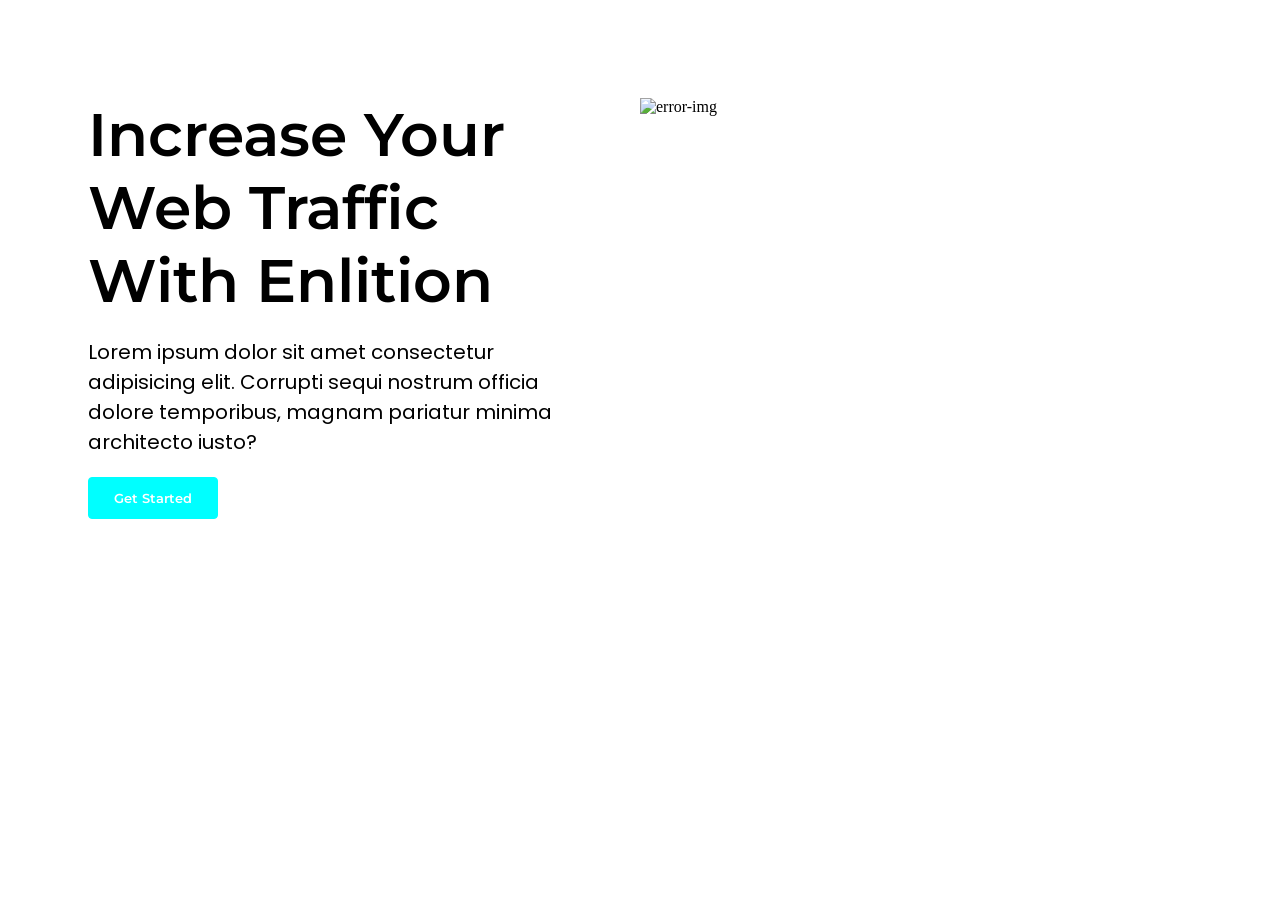
==== index.html @ e898612a "fix-file directory" ====
<!DOCTYPE html>
<html lang="en">
<head>
    <meta charset="UTF-8">
    <meta name="viewport" content="width=device-width, initial-scale=1.0">
    <title>Document</title>
    <link rel="stylesheet" href="style.css">
    <link rel="preconnect" href="https://fonts.googleapis.com">
<link rel="preconnect" href="https://fonts.gstatic.com" crossorigin>
<link href="https://fonts.googleapis.com/css2?family=Poppins:ital,wght@0,100;0,200;0,300;0,400;0,500;0,600;0,700;0,800;0,900;1,100;1,200;1,300;1,400;1,500;1,600;1,700;1,800;1,900&display=swap" rel="stylesheet">
<link href="https://fonts.googleapis.com/css2?family=Montserrat:ital,wght@0,100..900;1,100..900&display=swap" rel="stylesheet">
</head>
<body>
    <section>
        <div class="section-1">
        <div class="s-1-left">
            <h3>Increase Your Web Traffic With Enlition</h3>
            <p>Lorem ipsum dolor sit amet consectetur adipisicing elit. Corrupti sequi nostrum officia dolore temporibus, magnam pariatur minima architecto iusto?</p>
            <button>Get Started</button>
        </div>
        <div class="s-1-right">
            <div class="img-box">
                <img src="https://navicoads.com/wp-content/uploads/2024/12/how-to-choose-digital-marketing-agency.png" alt="error-img">
            </div>
        </div>
    </div>
    </section>
</body>
</html>
---- style.css ----
:root{
     
}

.section-1{
    display: grid;
    grid-template-columns: repeat(2,1fr);
    padding: 90px 80px;
}
.s-1-left h3{
font-family: "Montserrat", sans-serif;
font-size: 60px;
padding-right: 40px;
margin: 0px;
font-weight: 600;
}
.s-1-left p{
    font-family: "Poppins", sans-serif;
font-size: 20px;
padding-right: 40px;
font-weight: 400;
}
.s-1-right .img-box img{
    width: 100%;
}

.s-1-left button {
    font-family: "Montserrat", sans-serif;
    font-weight: 600;
    font-size: 18;
    background-color: aqua;
    color: white;
    border: 1px solid aqua;
    padding: 12px 25px;
    border-radius: 4px;
}
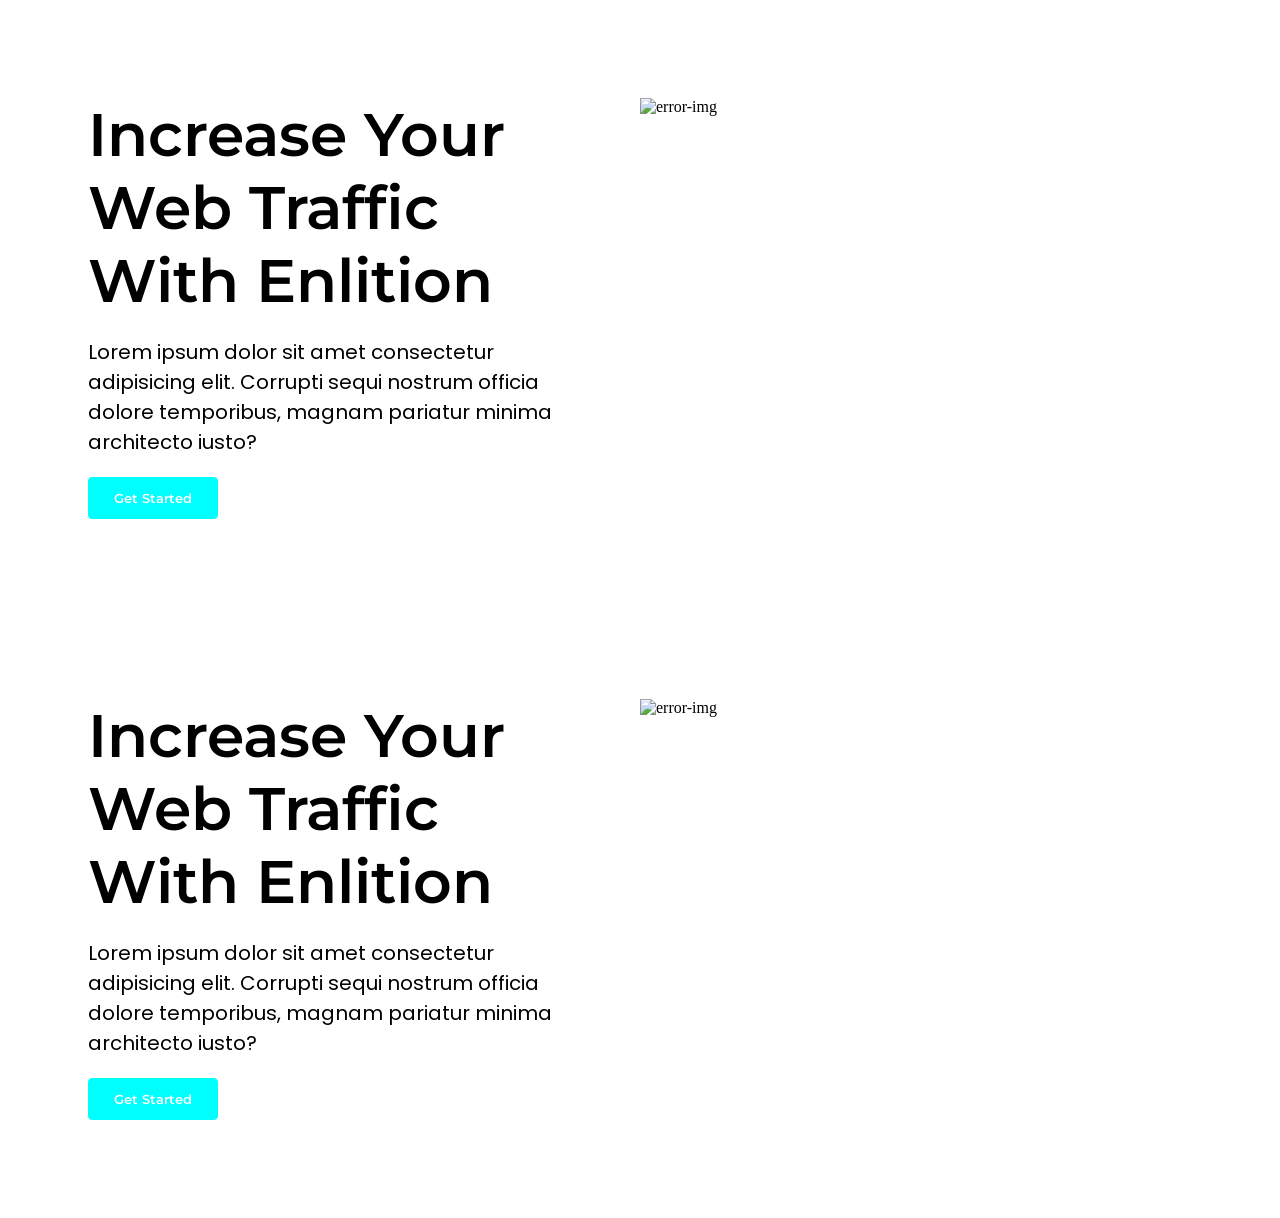
==== commit 1efdaa03: "add new section" ====
--- a/index.html
+++ b/index.html
@@ -25,5 +25,21 @@
         </div>
     </div>
     </section>
+
+
+      <section class="section-2 practise-code">
+        <div class="section-1">
+        <div class="s-1-left">
+            <h3>Increase Your Web Traffic With Enlition</h3>
+            <p>Lorem ipsum dolor sit amet consectetur adipisicing elit. Corrupti sequi nostrum officia dolore temporibus, magnam pariatur minima architecto iusto?</p>
+            <button>Get Started</button>
+        </div>
+        <div class="s-1-right">
+            <div class="img-box">
+                <img src="https://navicoads.com/wp-content/uploads/2024/12/how-to-choose-digital-marketing-agency.png" alt="error-img">
+            </div>
+        </div>
+    </div>
+    </section>
 </body>
 </html>
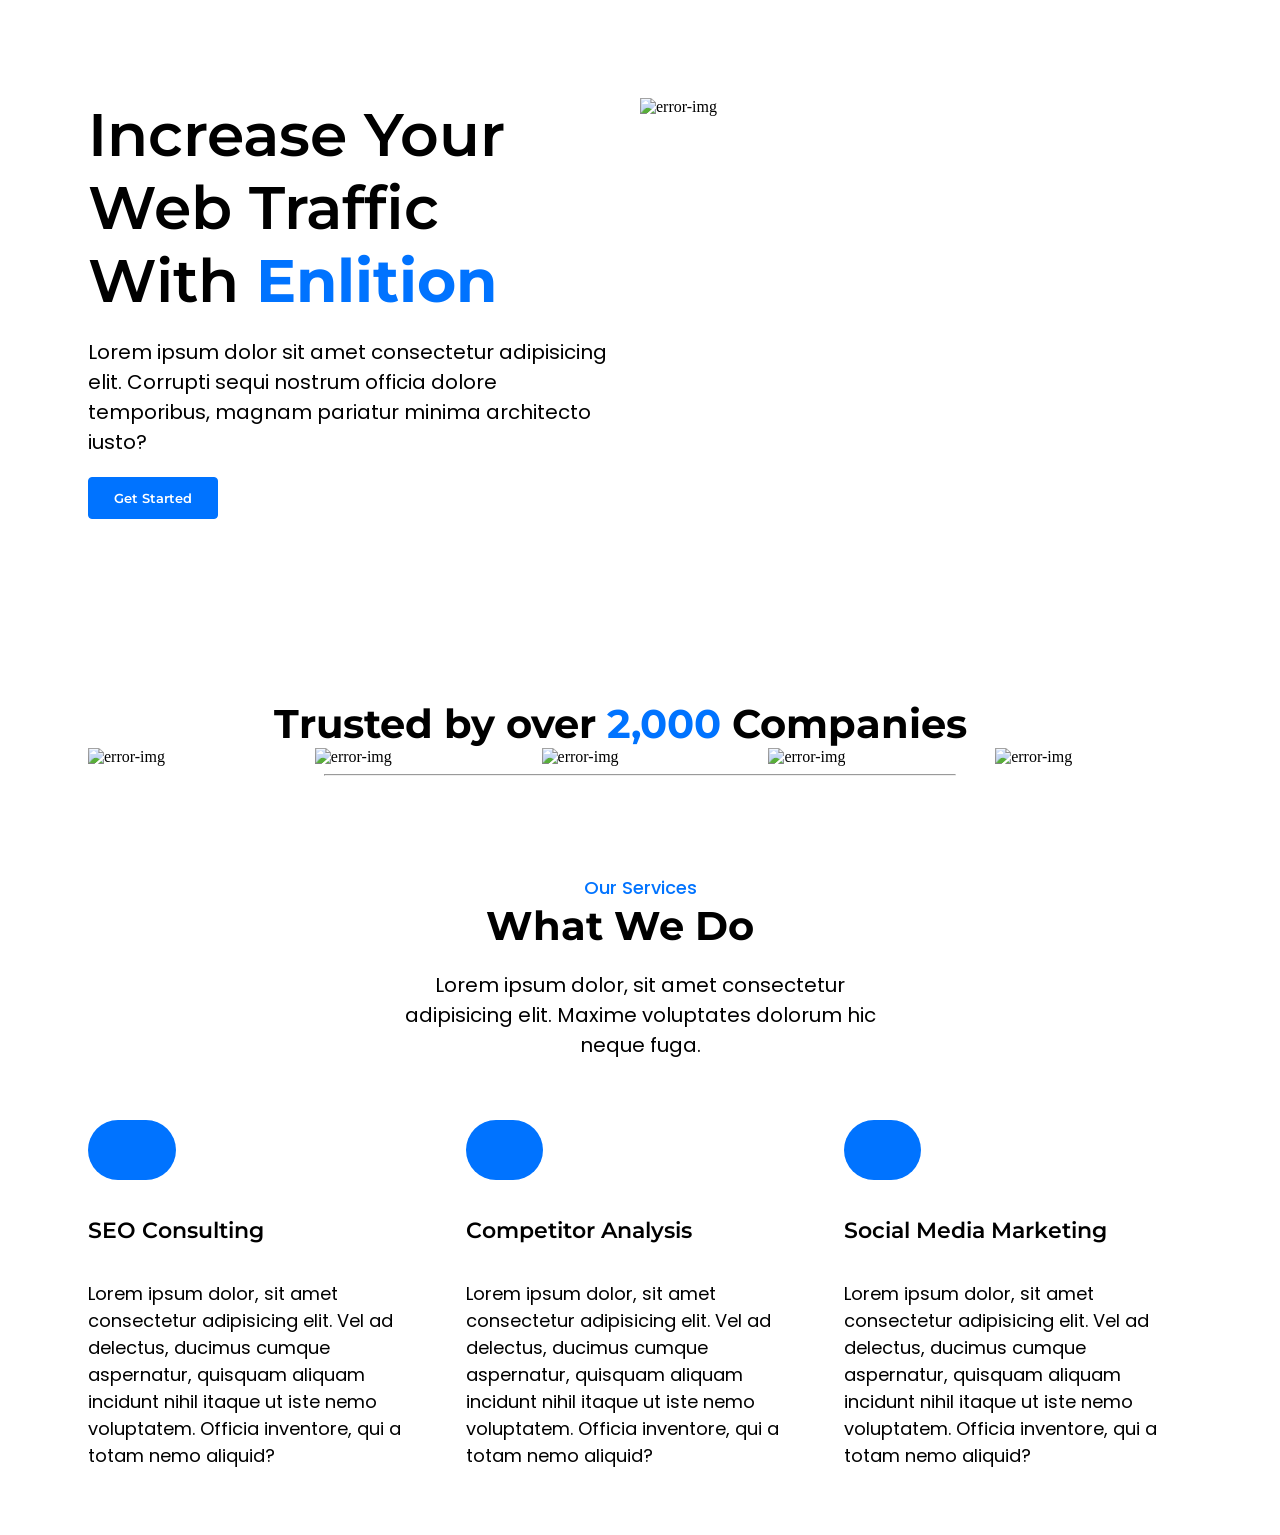
==== commit dc9d3cc5: "section 2 and 3 updated code" ====
--- a/index.html
+++ b/index.html
@@ -4,6 +4,7 @@
     <meta charset="UTF-8">
     <meta name="viewport" content="width=device-width, initial-scale=1.0">
     <title>Document</title>
+    <link rel="stylesheet" href="https://cdnjs.cloudflare.com/ajax/libs/font-awesome/7.0.1/css/all.min.css" integrity="sha512-2SwdPD6INVrV/lHTZbO2nodKhrnDdJK9/kg2XD1r9uGqPo1cUbujc+IYdlYdEErWNu69gVcYgdxlmVmzTWnetw==" crossorigin="anonymous" referrerpolicy="no-referrer" />
     <link rel="stylesheet" href="style.css">
     <link rel="preconnect" href="https://fonts.googleapis.com">
 <link rel="preconnect" href="https://fonts.gstatic.com" crossorigin>
@@ -14,7 +15,7 @@
     <section>
         <div class="section-1">
         <div class="s-1-left">
-            <h3>Increase Your Web Traffic With Enlition</h3>
+            <h3>Increase Your Web Traffic With <span>Enlition</span></h3>
             <p>Lorem ipsum dolor sit amet consectetur adipisicing elit. Corrupti sequi nostrum officia dolore temporibus, magnam pariatur minima architecto iusto?</p>
             <button>Get Started</button>
         </div>
@@ -26,20 +27,75 @@
     </div>
     </section>
 
-
-      <section class="section-2 practise-code">
-        <div class="section-1">
-        <div class="s-1-left">
-            <h3>Increase Your Web Traffic With Enlition</h3>
-            <p>Lorem ipsum dolor sit amet consectetur adipisicing elit. Corrupti sequi nostrum officia dolore temporibus, magnam pariatur minima architecto iusto?</p>
-            <button>Get Started</button>
-        </div>
-        <div class="s-1-right">
-            <div class="img-box">
-                <img src="https://navicoads.com/wp-content/uploads/2024/12/how-to-choose-digital-marketing-agency.png" alt="error-img">
+    <section>
+        <div class="section-2">
+            <div class="row-1">
+                <h3>Trusted by over <span>2,000</span> Companies</h3>
+            </div>
+            <div class="row-2">
+                <div class="col-1">
+                    <img src="https://cdn-icons-png.flaticon.com/512/5977/5977590.png" alt="error-img">
+                </div>
+                <div class="col-2">
+                    <img src="https://mariaesteban.com/wp-content/uploads/2025/02/home-logo_amazon.png" alt="error-img">
+                </div>
+                <div class="col-3">
+                    <img src="https://logospng.org/download/microsoft/logo-microsoft-512.png" alt="error-img">
+                </div>
+                <div class="col-4">
+                    <img src="https://xionodromika.gr/wp-content/uploads/2019/01/facebook-512.png" alt="error-img">
+                </div>
+                <div class="col-5">
+                    <img src="https://i.pinimg.com/originals/81/ab/f1/81abf16e157cafed670eff501cb97033.png" alt="error-img">
+                </div>
+            </div>
+            <div class="row-3">
+                <div class="hr">
+                    <hr>
+                </div>
             </div>
         </div>
-    </div>
+    </section>
+
+
+    <section>
+        <div class="section-3">
+            <div class="row-1">
+                <h5>Our Services</h5>
+                <h3>What We Do</h3>
+                <p>Lorem ipsum dolor, sit amet consectetur adipisicing elit. Maxime voluptates dolorum hic neque fuga.</p>
+            </div>
+            <div class="row-2">
+                <div class="card">
+                    <div class="card-header-1">
+                         <i class="fa-solid fa-rocket"></i>
+                    </div>
+                    <div class="card-body">
+                        <h5 class="card-title">SEO Consulting</h5>
+                        <p class="card-text">Lorem ipsum dolor, sit amet consectetur adipisicing elit. Vel ad delectus, ducimus cumque aspernatur, quisquam aliquam incidunt nihil itaque ut iste nemo voluptatem. Officia inventore, qui a totam nemo aliquid?</p>
+                    </div>
+                </div>
+                <div class="card">
+                    <div class="card-header-2">
+                         <i class="fa-solid fa-magnifying-glass-chart"></i>
+                    </div>
+                    <div class="card-body">
+                        <h5 class="card-title">Competitor Analysis</h5>
+                        <p class="card-text">Lorem ipsum dolor, sit amet consectetur adipisicing elit. Vel ad delectus, ducimus cumque aspernatur, quisquam aliquam incidunt nihil itaque ut iste nemo voluptatem. Officia inventore, qui a totam nemo aliquid?</p>
+                    </div>
+                </div>
+                <div class="card">
+                    <div class="card-header-3">
+                         <i class="fa-solid fa-bullhorn"></i>
+                    </div>
+                    <div class="card-body">
+                        <h5 class="card-title">Social Media Marketing</h5>
+                        <p class="card-text">Lorem ipsum dolor, sit amet consectetur adipisicing elit. Vel ad delectus, ducimus cumque aspernatur, quisquam aliquam incidunt nihil itaque ut iste nemo voluptatem. Officia inventore, qui a totam nemo aliquid?</p>
+                    </div>
+                </div>
+            </div>
+
+        </div>
     </section>
 </body>
 </html>
--- a/style.css
+++ b/style.css
@@ -14,10 +14,16 @@
 margin: 0px;
 font-weight: 600;
 }
+.s-1-left span{
+    color: rgb(0, 115, 255);
+font-family: "Montserrat", sans-serif;
+margin: 0px;
+font-weight: 700;
+}
 .s-1-left p{
     font-family: "Poppins", sans-serif;
 font-size: 20px;
-padding-right: 40px;
+padding-right: 20px;
 font-weight: 400;
 }
 .s-1-right .img-box img{
@@ -28,9 +34,117 @@
     font-family: "Montserrat", sans-serif;
     font-weight: 600;
     font-size: 18;
-    background-color: aqua;
+    background-color: rgb(0, 115, 255);
     color: white;
-    border: 1px solid aqua;
+    border: 1px solid rgb(0, 115, 255);
     padding: 12px 25px;
     border-radius: 4px;
-}+}
+
+/* section-2 */
+
+.section-2{
+    padding: 90px 0px;
+} 
+
+.section-2 .row-1 h3{
+    font-family: "Montserrat", sans-serif;
+    font-size: 40px;
+    padding-right: 40px;
+    margin: 0px;
+    font-weight: 700;
+    text-align: center;
+}
+.section-2 .row-1 span{
+    color: rgb(0, 115, 255);
+    
+}
+.section-2 .row-2 {
+    display: grid;
+    grid-template-columns: repeat(5,1fr);
+    gap: 30px;
+    padding: 0px 80px;
+}
+
+.section-2 .row-2 img{
+    width: 100%;
+    height: 250px;
+    object-fit: contain;
+}
+
+.section-2 .row-3 .hr{
+    width: 50%;
+    padding: 0px 80px;
+    color: #9b9898;
+      margin: 0 auto;
+}
+
+
+/* section-3  */
+.section-3 .row-1 h5{
+    font-family: "Poppins", sans-serif;
+    color: rgb(0, 115, 255);
+    font-size: 18px;
+    /* padding-right: 40px; */
+    margin: 0px;
+    font-weight: 500;
+    text-align: center;
+}
+.section-3 .row-1 h3{
+    font-family: "Montserrat", sans-serif;
+    font-size: 40px;
+    padding-right: 40px;
+    margin: 0px;
+    font-weight: 700;
+    text-align: center;
+}
+.section-3 .row-1 p{
+    font-family: "Poppins", sans-serif;
+    font-size: 20px;
+    padding: 0px 390px;
+    font-weight: 400;
+    text-align: center;
+}
+.section-3 .row-2{
+    display: grid;
+    grid-template-columns: repeat(3,1fr);
+    gap: 30px;
+    padding: 40px 80px;
+}
+.section-3 .row-2 .card-header-1{
+    background-color: rgb(0, 115, 255);
+    border-radius: 100px;
+    width:8%;
+    padding:30px;
+    color: white;
+    font-size: 24px;
+}
+.section-3 .row-2 .card-body h5{
+    font-family: "Montserrat", sans-serif;
+    font-size: 22px;
+    font-weight: 600;
+    padding: 0;
+}
+.section-3 .row-2 .card-body p{
+    font-family: "Poppins", sans-serif;
+    font-size: 18px;
+    padding: 0;
+    font-weight: 400;
+}
+
+.section-3 .row-2 .card-header-2{
+    background-color: rgb(0, 115, 255);
+    border-radius: 100px;
+    width:5%;
+    padding:30px;
+    color: white;
+    font-size: 24px;
+}
+.section-3 .row-2 .card-header-3{
+    background-color: rgb(0, 115, 255);
+    border-radius: 100px;
+    width:5%;
+    padding:30px;
+    color: white;
+    font-size: 24px;
+}
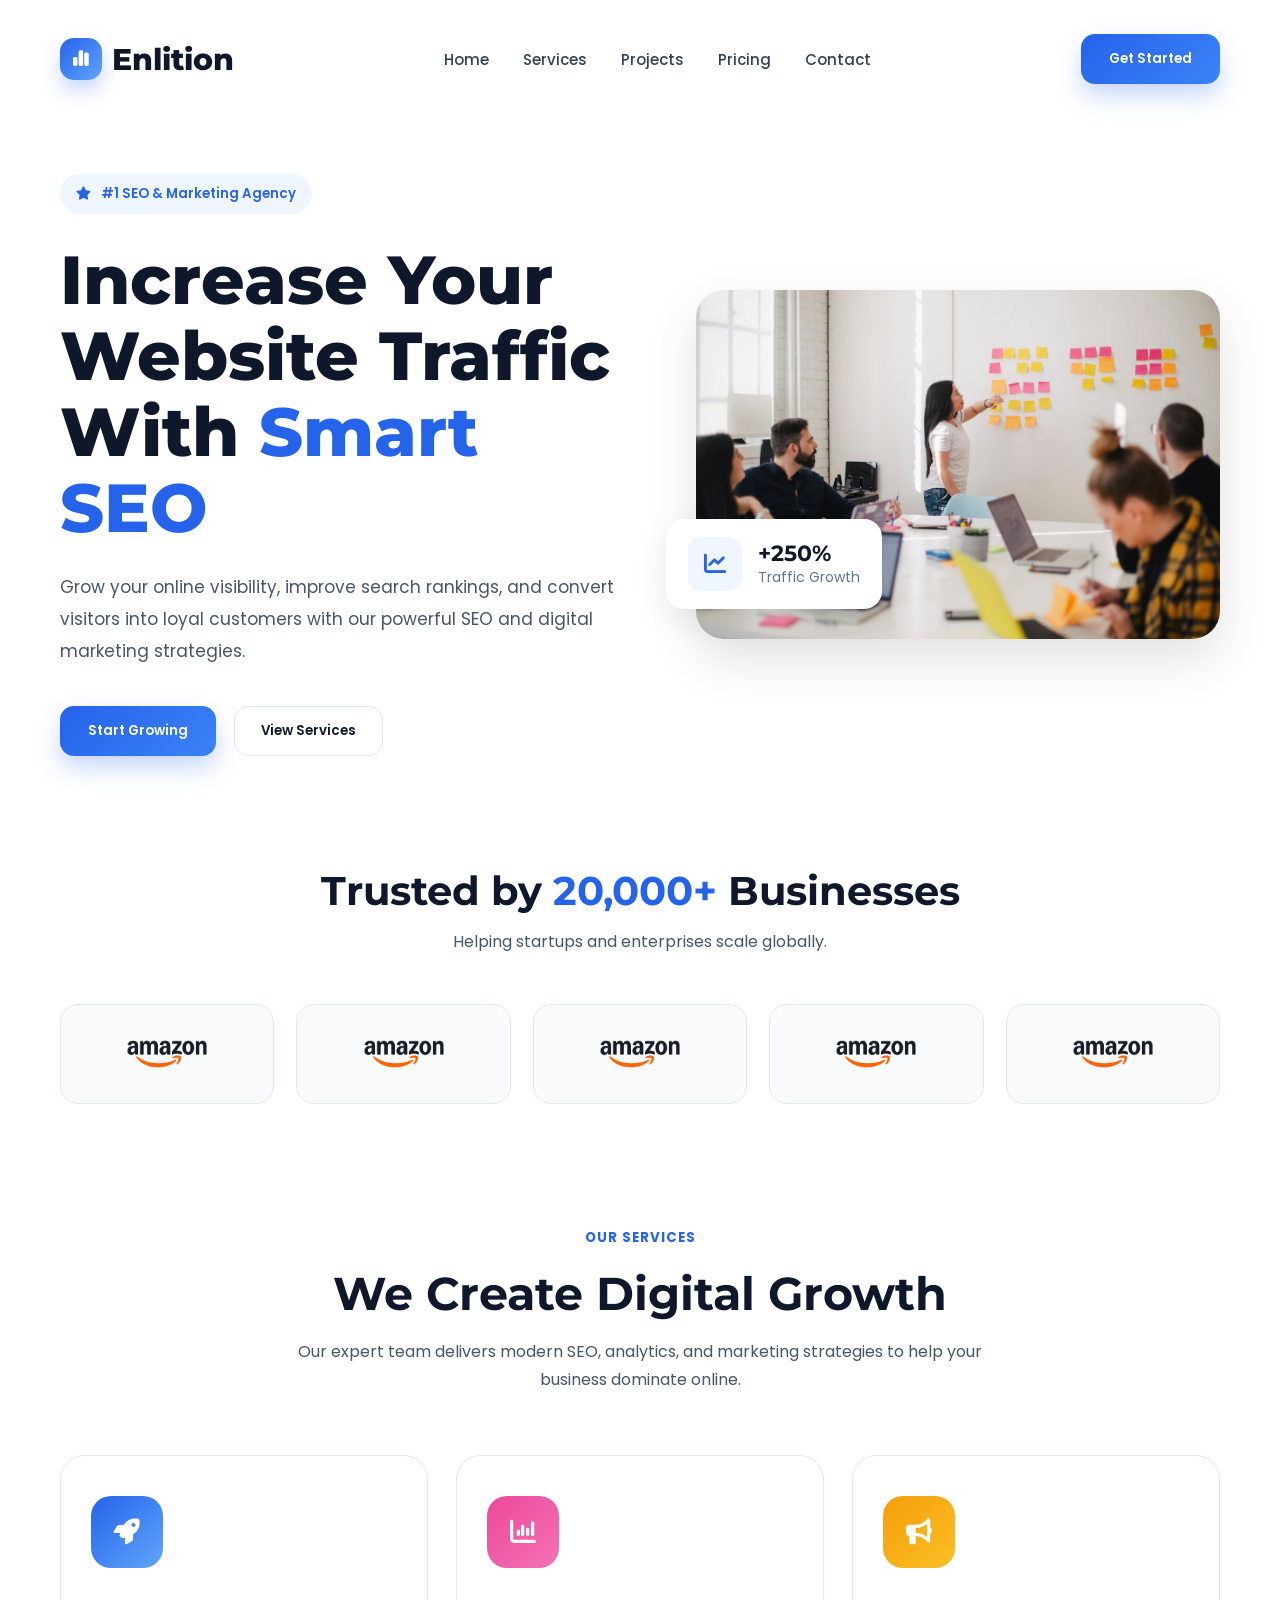
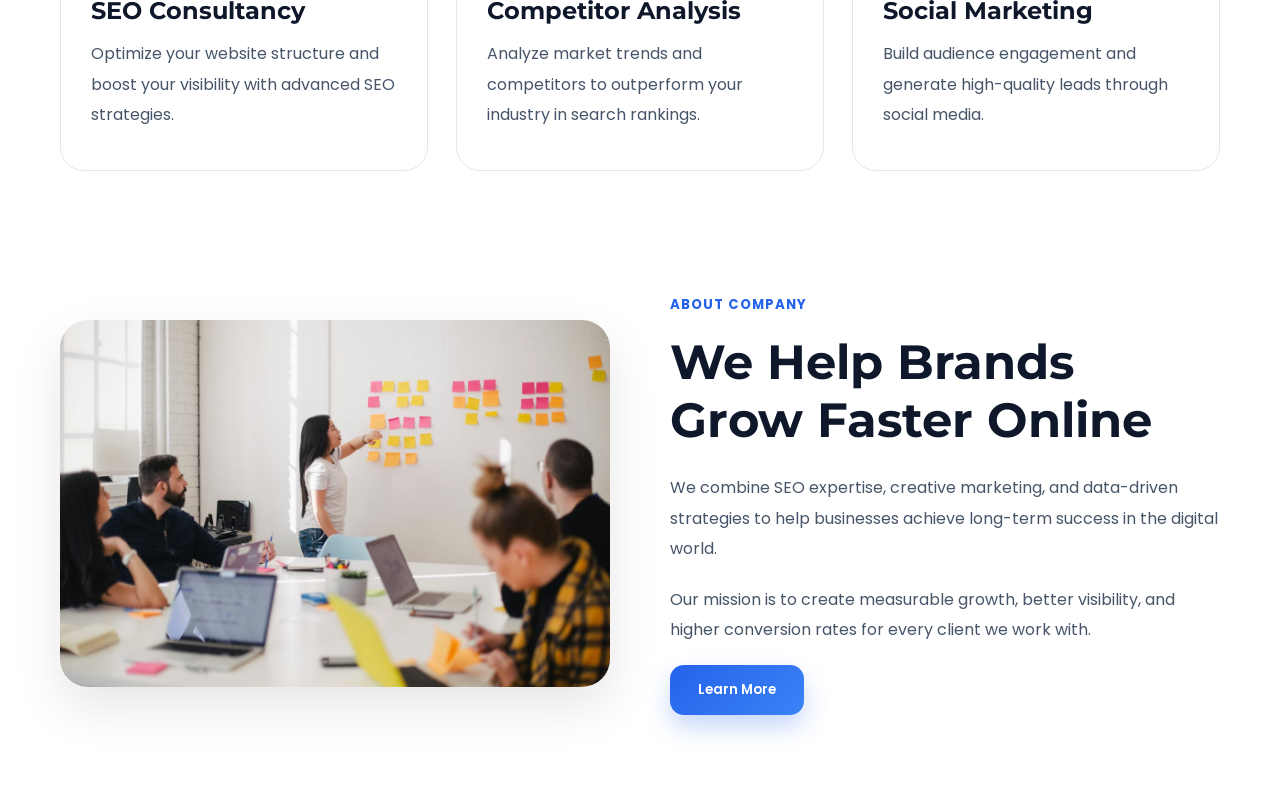
==== commit 88dd9851: "final responsive landing page design" ====
--- a/index.html
+++ b/index.html
@@ -1,101 +1,268 @@
 <!DOCTYPE html>
 <html lang="en">
 <head>
-    <meta charset="UTF-8">
-    <meta name="viewport" content="width=device-width, initial-scale=1.0">
-    <title>Document</title>
-    <link rel="stylesheet" href="https://cdnjs.cloudflare.com/ajax/libs/font-awesome/7.0.1/css/all.min.css" integrity="sha512-2SwdPD6INVrV/lHTZbO2nodKhrnDdJK9/kg2XD1r9uGqPo1cUbujc+IYdlYdEErWNu69gVcYgdxlmVmzTWnetw==" crossorigin="anonymous" referrerpolicy="no-referrer" />
-    <link rel="stylesheet" href="style.css">
-    <link rel="preconnect" href="https://fonts.googleapis.com">
+<meta charset="UTF-8" />
+<meta name="viewport" content="width=device-width, initial-scale=1.0" />
+
+<title>Modern SEO Agency Landing Page</title>
+
+<!-- Google Fonts -->
+ <link rel="stylesheet" href="style.css">
+<link rel="preconnect" href="https://fonts.googleapis.com">
 <link rel="preconnect" href="https://fonts.gstatic.com" crossorigin>
-<link href="https://fonts.googleapis.com/css2?family=Poppins:ital,wght@0,100;0,200;0,300;0,400;0,500;0,600;0,700;0,800;0,900;1,100;1,200;1,300;1,400;1,500;1,600;1,700;1,800;1,900&display=swap" rel="stylesheet">
-<link href="https://fonts.googleapis.com/css2?family=Montserrat:ital,wght@0,100..900;1,100..900&display=swap" rel="stylesheet">
+
+<link href="https://fonts.googleapis.com/css2?family=Montserrat:wght@600;700;800&family=Poppins:wght@300;400;500;600;700&display=swap" rel="stylesheet">
+
+<!-- Font Awesome -->
+<link rel="stylesheet" href="https://cdnjs.cloudflare.com/ajax/libs/font-awesome/6.5.0/css/all.min.css"/>
+
+
 </head>
+
 <body>
-    <section>
-        <div class="section-1">
-        <div class="s-1-left">
-            <h3>Increase Your Web Traffic With <span>Enlition</span></h3>
-            <p>Lorem ipsum dolor sit amet consectetur adipisicing elit. Corrupti sequi nostrum officia dolore temporibus, magnam pariatur minima architecto iusto?</p>
-            <button>Get Started</button>
-        </div>
-        <div class="s-1-right">
-            <div class="img-box">
-                <img src="https://navicoads.com/wp-content/uploads/2024/12/how-to-choose-digital-marketing-agency.png" alt="error-img">
-            </div>
-        </div>
+
+<div class="wrapper">
+
+    <div class="container">
+
+        <!-- NAVBAR -->
+
+        <header class="navbar">
+
+            <div class="logo">
+                <div class="logo-icon">
+                    <i class="fa-solid fa-chart-simple"></i>
+                </div>
+                Enlition
+            </div>
+
+            <nav class="nav-links">
+                <a href="#">Home</a>
+                <a href="#">Services</a>
+                <a href="#">Projects</a>
+                <a href="#">Pricing</a>
+                <a href="#">Contact</a>
+            </nav>
+
+            <button class="btn btn-primary">
+                Get Started
+            </button>
+
+        </header>
+
+        <!-- HERO -->
+
+        <section class="hero">
+
+            <div class="hero-content">
+
+                <small>
+                    <i class="fa-solid fa-star"></i>
+                    #1 SEO & Marketing Agency
+                </small>
+
+                <h1>
+                    Increase Your Website
+                    Traffic With
+                    <span>Smart SEO</span>
+                </h1>
+
+                <p>
+                    Grow your online visibility, improve search rankings,
+                    and convert visitors into loyal customers with our
+                    powerful SEO and digital marketing strategies.
+                </p>
+
+                <div class="hero-btns">
+
+                    <button class="btn btn-primary">
+                        Start Growing
+                    </button>
+
+                    <button class="btn btn-outline">
+                        View Services
+                    </button>
+
+                </div>
+
+            </div>
+
+            <div class="hero-image">
+
+                <img src="./assests/bg-1.avif" alt="">
+
+                <div class="floating-card">
+
+                    <i class="fa-solid fa-chart-line"></i>
+
+                    <div>
+                        <h4>+250%</h4>
+                        <p>Traffic Growth</p>
+                    </div>
+
+                </div>
+
+            </div>
+
+        </section>
+
+        <!-- BRANDS -->
+
+        <section class="brands">
+
+            <div class="brands-top">
+
+                <h2>
+                    Trusted by
+                    <span>20,000+</span>
+                    Businesses
+                </h2>
+
+                <p>
+                    Helping startups and enterprises scale globally.
+                </p>
+
+            </div>
+
+            <div class="brand-list">
+
+                <div class="brand-item">
+                    <img src="./assests/Amazon-Logo-2024.png" alt="">
+                </div>
+
+                <div class="brand-item">
+                    <img src="./assests/Amazon-Logo-2024.png" alt="">
+                </div>
+
+                <div class="brand-item">
+                    <img src="./assests/Amazon-Logo-2024.png" alt="">
+                </div>
+
+                <div class="brand-item">
+                    <img src="./assests/Amazon-Logo-2024.png" alt="">
+                </div>
+
+                <div class="brand-item">
+                    <img src="./assests/Amazon-Logo-2024.png" alt="">
+                </div>
+
+            </div>
+
+        </section>
+
+        <!-- SERVICES -->
+
+        <section class="services">
+
+            <div class="section-title">
+
+                <small>OUR SERVICES</small>
+
+                <h2>
+                    We Create Digital Growth
+                </h2>
+
+                <p>
+                    Our expert team delivers modern SEO, analytics,
+                    and marketing strategies to help your business
+                    dominate online.
+                </p>
+
+            </div>
+
+            <div class="service-grid">
+
+                <div class="service-card">
+
+                    <div class="service-icon blue">
+                        <i class="fa-solid fa-rocket"></i>
+                    </div>
+
+                    <h3>SEO Consultancy</h3>
+
+                    <p>
+                        Optimize your website structure and boost
+                        your visibility with advanced SEO strategies.
+                    </p>
+
+                </div>
+
+                <div class="service-card">
+
+                    <div class="service-icon pink">
+                        <i class="fa-solid fa-chart-column"></i>
+                    </div>
+
+                    <h3>Competitor Analysis</h3>
+
+                    <p>
+                        Analyze market trends and competitors to
+                        outperform your industry in search rankings.
+                    </p>
+
+                </div>
+
+                <div class="service-card">
+
+                    <div class="service-icon orange">
+                        <i class="fa-solid fa-bullhorn"></i>
+                    </div>
+
+                    <h3>Social Marketing</h3>
+
+                    <p>
+                        Build audience engagement and generate
+                        high-quality leads through social media.
+                    </p>
+
+                </div>
+
+            </div>
+
+        </section>
+
+        <!-- ABOUT -->
+
+        <section class="about">
+
+            <div class="about-image">
+
+                <img src="./assests/bg-1.avif" alt="">
+
+            </div>
+
+            <div class="about-content">
+
+                <small>ABOUT COMPANY</small>
+
+                <h2>
+                    We Help Brands
+                    Grow Faster Online
+                </h2>
+
+                <p>
+                    We combine SEO expertise, creative marketing,
+                    and data-driven strategies to help businesses
+                    achieve long-term success in the digital world.
+                </p>
+
+                <p>
+                    Our mission is to create measurable growth,
+                    better visibility, and higher conversion rates
+                    for every client we work with.
+                </p>
+
+                <button class="btn btn-primary">
+                    Learn More
+                </button>
+
+            </div>
+
+        </section>
+
     </div>
-    </section>
-
-    <section>
-        <div class="section-2">
-            <div class="row-1">
-                <h3>Trusted by over <span>2,000</span> Companies</h3>
-            </div>
-            <div class="row-2">
-                <div class="col-1">
-                    <img src="https://cdn-icons-png.flaticon.com/512/5977/5977590.png" alt="error-img">
-                </div>
-                <div class="col-2">
-                    <img src="https://mariaesteban.com/wp-content/uploads/2025/02/home-logo_amazon.png" alt="error-img">
-                </div>
-                <div class="col-3">
-                    <img src="https://logospng.org/download/microsoft/logo-microsoft-512.png" alt="error-img">
-                </div>
-                <div class="col-4">
-                    <img src="https://xionodromika.gr/wp-content/uploads/2019/01/facebook-512.png" alt="error-img">
-                </div>
-                <div class="col-5">
-                    <img src="https://i.pinimg.com/originals/81/ab/f1/81abf16e157cafed670eff501cb97033.png" alt="error-img">
-                </div>
-            </div>
-            <div class="row-3">
-                <div class="hr">
-                    <hr>
-                </div>
-            </div>
-        </div>
-    </section>
-
-
-    <section>
-        <div class="section-3">
-            <div class="row-1">
-                <h5>Our Services</h5>
-                <h3>What We Do</h3>
-                <p>Lorem ipsum dolor, sit amet consectetur adipisicing elit. Maxime voluptates dolorum hic neque fuga.</p>
-            </div>
-            <div class="row-2">
-                <div class="card">
-                    <div class="card-header-1">
-                         <i class="fa-solid fa-rocket"></i>
-                    </div>
-                    <div class="card-body">
-                        <h5 class="card-title">SEO Consulting</h5>
-                        <p class="card-text">Lorem ipsum dolor, sit amet consectetur adipisicing elit. Vel ad delectus, ducimus cumque aspernatur, quisquam aliquam incidunt nihil itaque ut iste nemo voluptatem. Officia inventore, qui a totam nemo aliquid?</p>
-                    </div>
-                </div>
-                <div class="card">
-                    <div class="card-header-2">
-                         <i class="fa-solid fa-magnifying-glass-chart"></i>
-                    </div>
-                    <div class="card-body">
-                        <h5 class="card-title">Competitor Analysis</h5>
-                        <p class="card-text">Lorem ipsum dolor, sit amet consectetur adipisicing elit. Vel ad delectus, ducimus cumque aspernatur, quisquam aliquam incidunt nihil itaque ut iste nemo voluptatem. Officia inventore, qui a totam nemo aliquid?</p>
-                    </div>
-                </div>
-                <div class="card">
-                    <div class="card-header-3">
-                         <i class="fa-solid fa-bullhorn"></i>
-                    </div>
-                    <div class="card-body">
-                        <h5 class="card-title">Social Media Marketing</h5>
-                        <p class="card-text">Lorem ipsum dolor, sit amet consectetur adipisicing elit. Vel ad delectus, ducimus cumque aspernatur, quisquam aliquam incidunt nihil itaque ut iste nemo voluptatem. Officia inventore, qui a totam nemo aliquid?</p>
-                    </div>
-                </div>
-            </div>
-
-        </div>
-    </section>
+
+</div>
+
 </body>
 </html>
--- a/style.css
+++ b/style.css
@@ -1,150 +1,539 @@
+
 :root{
-     
-}
-
-.section-1{
-    display: grid;
-    grid-template-columns: repeat(2,1fr);
-    padding: 90px 80px;
-}
-.s-1-left h3{
-font-family: "Montserrat", sans-serif;
-font-size: 60px;
-padding-right: 40px;
-margin: 0px;
-font-weight: 600;
-}
-.s-1-left span{
-    color: rgb(0, 115, 255);
-font-family: "Montserrat", sans-serif;
-margin: 0px;
-font-weight: 700;
-}
-.s-1-left p{
-    font-family: "Poppins", sans-serif;
-font-size: 20px;
-padding-right: 20px;
-font-weight: 400;
-}
-.s-1-right .img-box img{
-    width: 100%;
-}
-
-.s-1-left button {
-    font-family: "Montserrat", sans-serif;
-    font-weight: 600;
-    font-size: 18;
-    background-color: rgb(0, 115, 255);
-    color: white;
-    border: 1px solid rgb(0, 115, 255);
-    padding: 12px 25px;
-    border-radius: 4px;
-}
-
-/* section-2 */
-
-.section-2{
-    padding: 90px 0px;
-} 
-
-.section-2 .row-1 h3{
-    font-family: "Montserrat", sans-serif;
-    font-size: 40px;
-    padding-right: 40px;
-    margin: 0px;
-    font-weight: 700;
-    text-align: center;
-}
-.section-2 .row-1 span{
-    color: rgb(0, 115, 255);
-    
-}
-.section-2 .row-2 {
-    display: grid;
-    grid-template-columns: repeat(5,1fr);
-    gap: 30px;
-    padding: 0px 80px;
-}
-
-.section-2 .row-2 img{
-    width: 100%;
-    height: 250px;
-    object-fit: contain;
-}
-
-.section-2 .row-3 .hr{
-    width: 50%;
-    padding: 0px 80px;
-    color: #9b9898;
-      margin: 0 auto;
-}
-
-
-/* section-3  */
-.section-3 .row-1 h5{
-    font-family: "Poppins", sans-serif;
-    color: rgb(0, 115, 255);
-    font-size: 18px;
-    /* padding-right: 40px; */
-    margin: 0px;
-    font-weight: 500;
-    text-align: center;
-}
-.section-3 .row-1 h3{
-    font-family: "Montserrat", sans-serif;
-    font-size: 40px;
-    padding-right: 40px;
-    margin: 0px;
-    font-weight: 700;
-    text-align: center;
-}
-.section-3 .row-1 p{
-    font-family: "Poppins", sans-serif;
-    font-size: 20px;
-    padding: 0px 390px;
-    font-weight: 400;
-    text-align: center;
-}
-.section-3 .row-2{
-    display: grid;
-    grid-template-columns: repeat(3,1fr);
-    gap: 30px;
-    padding: 40px 80px;
-}
-.section-3 .row-2 .card-header-1{
-    background-color: rgb(0, 115, 255);
-    border-radius: 100px;
-    width:8%;
-    padding:30px;
-    color: white;
-    font-size: 24px;
-}
-.section-3 .row-2 .card-body h5{
-    font-family: "Montserrat", sans-serif;
-    font-size: 22px;
-    font-weight: 600;
-    padding: 0;
-}
-.section-3 .row-2 .card-body p{
-    font-family: "Poppins", sans-serif;
-    font-size: 18px;
-    padding: 0;
-    font-weight: 400;
-}
-
-.section-3 .row-2 .card-header-2{
-    background-color: rgb(0, 115, 255);
-    border-radius: 100px;
-    width:5%;
-    padding:30px;
-    color: white;
-    font-size: 24px;
-}
-.section-3 .row-2 .card-header-3{
-    background-color: rgb(0, 115, 255);
-    border-radius: 100px;
-    width:5%;
-    padding:30px;
-    color: white;
-    font-size: 24px;
-}
+    --primary:#2563eb;
+    --primary-dark:#1749b9;
+    --secondary:#0f172a;
+    --text:#475569;
+    --light:#f8fafc;
+    --border:#e2e8f0;
+    --shadow:0 12px 35px rgba(15,23,42,.08);
+    --radius:22px;
+}
+
+*{
+    margin:0;
+    padding:0;
+    box-sizing:border-box;
+}
+
+html{
+    scroll-behavior:smooth;
+}
+
+body{
+    font-family:'Poppins',sans-serif;
+    background:#eef4fb;
+    color:#111827;
+}
+
+img{
+    max-width:100%;
+    display:block;
+}
+
+a{
+    text-decoration:none;
+}
+
+.wrapper{
+    width:100%;
+    min-height:100vh;
+}
+
+.container{
+    margin:auto;
+    background:#fff;
+    padding:34px 60px;
+    box-shadow:0 15px 60px rgba(15,23,42,.08);
+    overflow:hidden;
+}
+
+.navbar{
+    display:flex;
+    justify-content:space-between;
+    align-items:center;
+    gap:20px;
+    flex-wrap:wrap;
+}
+
+.logo{
+    display:flex;
+    align-items:center;
+    gap:10px;
+    font-family:'Montserrat',sans-serif;
+    font-size:30px;
+    font-weight:800;
+    color:var(--secondary);
+}
+
+.logo-icon{
+    width:42px;
+    height:42px;
+    border-radius:14px;
+    background:linear-gradient(135deg,var(--primary),#60a5fa);
+    display:flex;
+    justify-content:center;
+    align-items:center;
+    color:#fff;
+    font-size:18px;
+    box-shadow:0 10px 20px rgba(37,99,235,.25);
+}
+
+.nav-links{
+    display:flex;
+    align-items:center;
+    gap:34px;
+    flex-wrap:wrap;
+}
+
+.nav-links a{
+    color:#334155;
+    font-size:15px;
+    font-weight:500;
+    transition:.3s;
+    position:relative;
+}
+
+.nav-links a:hover{
+    color:var(--primary);
+}
+
+.nav-links a::after{
+    content:"";
+    position:absolute;
+    left:0;
+    bottom:-5px;
+    width:0%;
+    height:2px;
+    background:var(--primary);
+    transition:.3s;
+}
+
+.nav-links a:hover::after{
+    width:100%;
+}
+
+
+.btn{
+    border:none;
+    outline:none;
+    cursor:pointer;
+    font-family:'Poppins',sans-serif;
+    font-weight:600;
+    transition:.35s ease;
+}
+
+.btn-primary{
+    background:linear-gradient(135deg,var(--primary),#3b82f6);
+    color:#fff;
+    padding:15px 28px;
+    border-radius:14px;
+    box-shadow:0 12px 24px rgba(37,99,235,.25);
+}
+
+.btn-primary:hover{
+    transform:translateY(-3px);
+    background:linear-gradient(135deg,var(--primary-dark),var(--primary));
+}
+
+.btn-outline{
+    padding:14px 26px;
+    border-radius:14px;
+    border:1.5px solid var(--border);
+    background:#fff;
+    color:#0f172a;
+}
+
+.btn-outline:hover{
+    border-color:var(--primary);
+    color:var(--primary);
+}
+
+.hero{
+    padding:90px 0 70px;
+    display:grid;
+    grid-template-columns:1.1fr 1fr;
+    align-items:center;
+    gap:60px;
+}
+
+.hero-content small{
+    display:inline-flex;
+    align-items:center;
+    gap:10px;
+    background:#eff6ff;
+    color:var(--primary);
+    padding:10px 16px;
+    border-radius:100px;
+    font-weight:600;
+    margin-bottom:28px;
+}
+
+.hero-content h1{
+    font-family:'Montserrat',sans-serif;
+    font-size:68px;
+    line-height:1.12;
+    color:var(--secondary);
+    margin-bottom:24px;
+    font-weight:800;
+}
+
+.hero-content h1 span{
+    color:var(--primary);
+}
+
+.hero-content p{
+    font-size:17px;
+    line-height:1.9;
+    color:var(--text);
+    max-width:580px;
+    margin-bottom:38px;
+}
+
+.hero-btns{
+    display:flex;
+    align-items:center;
+    gap:18px;
+    flex-wrap:wrap;
+}
+
+.hero-image{
+    position:relative;
+}
+
+.hero-image img{
+    width:100%;
+    border-radius:28px;
+    object-fit:cover;
+    box-shadow:0 20px 50px rgba(0,0,0,.12);
+}
+
+.floating-card{
+    position:absolute;
+    bottom:30px;
+    left:-30px;
+    background:#fff;
+    padding:18px 22px;
+    border-radius:18px;
+    box-shadow:var(--shadow);
+    display:flex;
+    align-items:center;
+    gap:16px;
+}
+
+.floating-card i{
+    width:54px;
+    height:54px;
+    border-radius:14px;
+    background:#eff6ff;
+    color:var(--primary);
+    display:flex;
+    justify-content:center;
+    align-items:center;
+    font-size:22px;
+}
+
+.floating-card h4{
+    font-size:22px;
+    font-family:'Montserrat',sans-serif;
+    color:#0f172a;
+}
+
+.floating-card p{
+    color:#64748b;
+    font-size:14px;
+}
+
+.brands{
+    padding:40px 0 90px;
+}
+
+.brands-top{
+    text-align:center;
+    margin-bottom:50px;
+}
+
+.brands-top h2{
+    font-family:'Montserrat',sans-serif;
+    font-size:40px;
+    color:var(--secondary);
+    margin-bottom:14px;
+}
+
+.brands-top h2 span{
+    color:var(--primary);
+}
+
+.brands-top p{
+    color:var(--text);
+}
+
+.brand-list{
+    display:grid;
+    grid-template-columns:repeat(5,1fr);
+    gap:22px;
+}
+
+.brand-item{
+    background:var(--light);
+    border:1px solid var(--border);
+    border-radius:18px;
+    min-height:100px;
+    display:flex;
+    justify-content:center;
+    align-items:center;
+    transition:.35s;
+}
+
+.brand-item:hover{
+    transform:translateY(-4px);
+    box-shadow:var(--shadow);
+}
+
+.brand-item img{
+    height:90px;
+    object-fit:contain;
+}
+
+.services{
+    padding:30px 0 90px;
+}
+
+.section-title{
+    text-align:center;
+    max-width:700px;
+    margin:auto;
+}
+
+.section-title small{
+    color:var(--primary);
+    font-weight:700;
+    letter-spacing:1px;
+}
+
+.section-title h2{
+    font-family:'Montserrat',sans-serif;
+    font-size:46px;
+    color:var(--secondary);
+    margin:16px 0;
+}
+
+.section-title p{
+    color:var(--text);
+    line-height:1.8;
+}
+
+.service-grid{
+    margin-top:60px;
+    display:grid;
+    grid-template-columns:repeat(3,1fr);
+    gap:28px;
+}
+
+.service-card{
+    background:#fff;
+    border:1px solid var(--border);
+    border-radius:24px;
+    padding:40px 30px;
+    transition:.35s;
+}
+
+.service-card:hover{
+    transform:translateY(-8px);
+    box-shadow:var(--shadow);
+}
+
+.service-icon{
+    width:72px;
+    height:72px;
+    border-radius:20px;
+    display:flex;
+    justify-content:center;
+    align-items:center;
+    font-size:26px;
+    color:#fff;
+    margin-bottom:28px;
+}
+
+.blue{
+    background:linear-gradient(135deg,#2563eb,#60a5fa);
+}
+
+.pink{
+    background:linear-gradient(135deg,#ec4899,#f472b6);
+}
+
+.orange{
+    background:linear-gradient(135deg,#f59e0b,#fbbf24);
+}
+
+.service-card h3{
+    font-family:'Montserrat',sans-serif;
+    font-size:24px;
+    margin-bottom:14px;
+    color:var(--secondary);
+}
+
+.service-card p{
+    color:var(--text);
+    line-height:1.9;
+}
+
+.about{
+    padding:30px 0 50px;
+    display:grid;
+    grid-template-columns:1fr 1fr;
+    gap:60px;
+    align-items:center;
+}
+
+.about-image img{
+    border-radius:28px;
+    box-shadow:0 20px 50px rgba(0,0,0,.1);
+}
+
+.about-content small{
+    color:var(--primary);
+    font-weight:700;
+    letter-spacing:1px;
+}
+
+.about-content h2{
+    font-family:'Montserrat',sans-serif;
+    font-size:48px;
+    line-height:1.2;
+    color:var(--secondary);
+    margin:18px 0 24px;
+}
+
+.about-content p{
+    color:var(--text);
+    line-height:1.9;
+    margin-bottom:20px;
+}
+
+@media(max-width:1100px){
+
+    .hero{
+        grid-template-columns:1fr;
+    }
+
+    .about{
+        grid-template-columns:1fr;
+    }
+
+    .hero-content{
+        text-align:center;
+    }
+
+    .hero-content p{
+        margin:auto auto 38px;
+    }
+
+    .hero-btns{
+        justify-content:center;
+    }
+
+    .floating-card{
+        left:20px;
+        bottom:20px;
+    }
+
+    .about-content{
+        text-align:center;
+    }
+
+}
+
+@media(max-width:992px){
+
+    .container{
+        padding:30px;
+    }
+
+    .service-grid{
+        grid-template-columns:1fr 1fr;
+    }
+
+    .brand-list{
+        grid-template-columns:repeat(3,1fr);
+    }
+
+    .hero-content h1{
+        font-size:54px;
+    }
+
+}
+
+@media(max-width:768px){
+
+    .wrapper{
+        padding:14px;
+    }
+
+    .container{
+        padding:24px 20px;
+        border-radius:24px;
+    }
+
+    .navbar{
+        justify-content:center;
+        text-align:center;
+    }
+
+    .nav-links{
+        justify-content:center;
+        gap:18px;
+    }
+
+    .hero{
+        padding:70px 0 50px;
+        gap:40px;
+    }
+
+    .hero-content h1{
+        font-size:40px;
+    }
+
+    .section-title h2,
+    .about-content h2{
+        font-size:34px;
+    }
+
+    .service-grid{
+        grid-template-columns:1fr;
+    }
+
+    .brand-list{
+        grid-template-columns:1fr 1fr;
+    }
+
+    .floating-card{
+        position:relative;
+        left:auto;
+        bottom:auto;
+        margin-top:20px;
+    }
+
+}
+
+@media(max-width:480px){
+
+    .hero-content h1{
+        font-size:34px;
+    }
+
+    .brand-list{
+        grid-template-columns:1fr;
+    }
+
+    .btn-primary,
+    .btn-outline{
+        width:100%;
+    }
+
+    .hero-btns{
+        flex-direction:column;
+    }
+
+}
